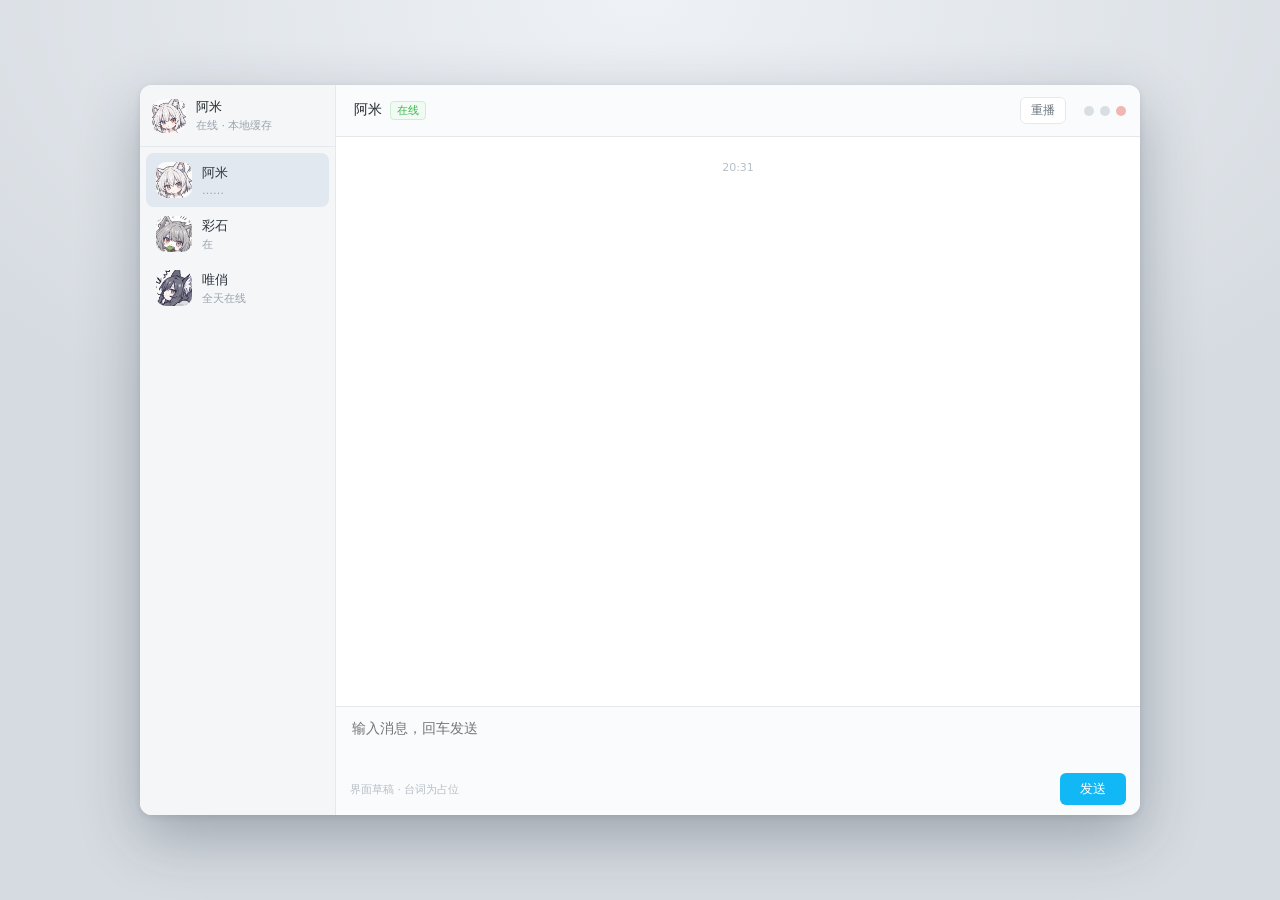
==== chat.html @ b1e1c936 "鱼鱼中 · 明天 还是 昨天？ 网页版" ====
<!doctype html>
<html lang="zh">
<head>
<meta charset="utf-8">
<meta name="viewport" content="width=device-width,initial-scale=1">
<title>阿米 · 对话</title>
<style>
:root{--line:#e6e9ec;--ink:#20262c;--dim:#9aa4ad;--blue:#12b7f5;--soft:#fafbfc}
*{box-sizing:border-box}
html,body{margin:0;height:100%}
body{background:radial-gradient(1200px 700px at 50% 0%,#eef2f6,#d6dbe1 70%);font-family:"Microsoft YaHei","Noto Sans SC",system-ui,sans-serif;display:flex;align-items:center;justify-content:center;padding:22px}
.app{display:flex;width:min(1000px,100%);height:min(730px,90vh);background:#fff;border-radius:12px;overflow:hidden;box-shadow:0 22px 60px rgba(25,40,55,.30),0 2px 6px rgba(25,40,55,.10)}

/* 左侧会话列表 */
.side{width:196px;background:#f5f6f8;border-right:1px solid var(--line);display:flex;flex-direction:column}
.me{display:flex;align-items:center;gap:10px;padding:13px 12px;border-bottom:1px solid var(--line)}
.me img{width:34px;height:34px;border-radius:10px;object-fit:cover;background:#e6eaee}
.me img,.row .av,.ava{image-rendering:-webkit-optimize-contrast}
.me .nm{font-size:13px;color:var(--ink)}
.me .st{font-size:11px;color:var(--dim);margin-top:2px}
.list{flex:1;overflow:auto;padding:6px}
.row{display:flex;gap:10px;align-items:center;padding:9px 10px;border-radius:8px;cursor:default}
.row:hover{background:#eaedf1}
.row.on{background:#e1e8f0}
.row .av{width:36px;height:36px;border-radius:10px;object-fit:cover;flex:0 0 auto;background:#e6eaee}
.row .ph{width:36px;height:36px;border-radius:10px;flex:0 0 auto;background:#d9dfe5;color:#6c777f;font-size:13px;display:flex;align-items:center;justify-content:center}
.row .t{font-size:13px;color:#2b333b}
.row .p{font-size:11px;color:var(--dim);margin-top:2px;white-space:nowrap;overflow:hidden;text-overflow:ellipsis;max-width:118px}

/* 聊天区 */
.chat{flex:1;display:flex;flex-direction:column;min-width:0}
.bar{height:52px;display:flex;align-items:center;justify-content:space-between;padding:0 14px 0 18px;border-bottom:1px solid var(--line);background:var(--soft)}
.bar .left{display:flex;align-items:baseline}
.bar .name{font-size:14px;color:var(--ink)}
.bar .tag{font-size:11px;color:#3eb94e;border:1px solid #cdeed2;background:#f2fbf3;border-radius:4px;padding:1px 6px;margin-left:8px}
.bar .right{display:flex;align-items:center}
#replay{border:1px solid var(--line);background:#fff;color:#6b767f;font-size:12px;border-radius:6px;padding:4px 10px;cursor:pointer;margin-right:12px}
#replay:hover{background:#f2f4f6}
.wd{width:10px;height:10px;border-radius:50%;background:#d8dee4;display:inline-block;margin-left:6px}
.wd.x{background:#f0b7b2}

.msgs{flex:1;overflow-y:auto;padding:16px 20px 6px}
.time{text-align:center;font-size:11px;color:#b6bfc7;margin:8px 0 16px}
.msg{display:flex;gap:10px;margin-bottom:14px;align-items:flex-start;opacity:0;transform:translateY(6px);transition:opacity .35s ease,transform .35s ease}
.msg.on{opacity:1;transform:none}
.ava{width:44px;height:44px;border-radius:12px;object-fit:cover;flex:0 0 auto;background:#e9edf1}
.me-ava{display:flex;align-items:center;justify-content:center;background:#cfd6dd;color:#5b666f;font-size:14px}
.bub{max-width:min(560px,70%);font-size:14px;line-height:1.7;padding:9px 13px;border-radius:10px;background:#fff;border:1px solid var(--line);color:var(--ink);white-space:pre-wrap;word-break:break-word;box-shadow:0 1px 2px rgba(30,45,60,.04)}
.msg.me{flex-direction:row-reverse}
.msg.me .bub{background:var(--blue);border-color:var(--blue);color:#fff;box-shadow:none}
.msg.tp .bub{display:flex;gap:4px;align-items:center;padding:13px 14px}
.msg.tp i{width:6px;height:6px;border-radius:50%;background:#b6bfc7;display:inline-block;animation:tt 1.1s infinite}
.msg.tp i:nth-child(2){animation-delay:.18s}
.msg.tp i:nth-child(3){animation-delay:.36s}
@keyframes tt{0%,60%,100%{opacity:.35;transform:translateY(0)}30%{opacity:1;transform:translateY(-3px)}}

.inbar{border-top:1px solid var(--line);background:var(--soft);padding:8px 14px 10px}
.inbar textarea{width:100%;height:54px;border:0;outline:0;background:transparent;resize:none;font:14px/1.6 "Microsoft YaHei","Noto Sans SC",system-ui;color:var(--ink)}
.inbar .tools{display:flex;align-items:center;justify-content:space-between}
.inbar .hint{font-size:11px;color:#b6bfc7}
#send{border:0;background:var(--blue);color:#fff;font-size:13px;padding:7px 20px;border-radius:6px;cursor:pointer}
#send:hover{background:#0aa6e0}
</style>
</head>
<body>
<div class="app">
  <aside class="side">
    <div class="me">
      <img src="assets/ami-avatar-132.png" alt="">
      <div><div class="nm">阿米</div><div class="st">在线 · 本地缓存</div></div>
    </div>
    <div class="list">
      <div class="row on"><img class="av" src="assets/ami-avatar-132.png" alt=""><div><div class="t">阿米</div><div class="p" id="lastp">……</div></div></div>
      <div class="row"><img class="av" src="assets/caishi-avatar-132.png" alt=""><div><div class="t">彩石</div><div class="p">在</div></div></div>
      <div class="row"><img class="av" src="assets/weiqiao-avatar-132.png?v=2" alt=""><div><div class="t">唯俏</div><div class="p">全天在线</div></div></div>
    </div>
  </aside>
  <main class="chat">
    <header class="bar">
      <div class="left"><span class="name">阿米</span><span class="tag">在线</span></div>
      <div class="right"><button id="replay" type="button">重播</button><span class="wd"></span><span class="wd"></span><span class="wd x"></span></div>
    </header>
    <div class="msgs" id="msgs"></div>
    <footer class="inbar">
      <textarea id="ta" placeholder="输入消息，回车发送"></textarea>
      <div class="tools"><span class="hint">界面草稿 · 台词为占位</span><button id="send" type="button">发送</button></div>
    </footer>
  </main>
</div>
<script>
var msgs=document.getElementById("msgs"),ta=document.getElementById("ta"),lastp=document.getElementById("lastp");
var timers=[];
function clr(){for(var i=0;i<timers.length;i++)clearTimeout(timers[i]);timers.length=0;msgs.innerHTML="";}
function toBottom(){msgs.scrollTop=msgs.scrollHeight;}
function push(el){msgs.appendChild(el);requestAnimationFrame(function(){el.classList.add("on");toBottom();});}
function mkava(who){
  var a;
  if(who==="ami"){a=document.createElement("img");a.className="ava";a.src="assets/ami-avatar-132.png";a.alt="";}
  else{a=document.createElement("img");a.className="ava";a.src="assets/caishi-avatar-132.png";a.alt="";}
  return a;
}
function bubble(who,text){
  var m=document.createElement("div");
  m.className="msg"+(who==="me"?" me":"");
  m.appendChild(mkava(who));
  var b=document.createElement("div");b.className="bub";b.textContent=text;
  m.appendChild(b);push(m);
  lastp.textContent=text;
}
function typing(){
  var m=document.createElement("div");m.className="msg tp";
  m.appendChild(mkava("ami"));
  var b=document.createElement("div");b.className="bub";
  b.innerHTML="<i></i><i></i><i></i>";
  push(m);return m;
}
function addTime(t){
  var d=document.createElement("div");d.className="time";d.textContent=t;msgs.appendChild(d);
}
var SCRIPT=[
  {who:"ami",t:"在的。",w:700},
  {who:"me",t:"你今天在服务器里忙什么",w:1100},
  {who:"ami",t:"摆台位、试音乐，把木桶里的书又数了一遍。",w:1200},
  {who:"ami",t:"怕漏。",w:800},
  {who:"me",t:"你自己呢，还好吗",w:1400},
  {who:"ami",t:"阿米没事。",w:900},
  {who:"ami",t:"被人叫的时候，阿米就在。",w:1100}
];
function play(){
  clr();addTime("20:31");lastp.textContent="……";
  var t=500;
  for(var i=0;i<SCRIPT.length;i++)(function(m){
    t+=m.w;
    timers.push(setTimeout(function(){
      if(m.who==="ami"){
        var tp=typing();
        timers.push(setTimeout(function(){tp.remove();bubble("ami",m.t);},820));
      }else{bubble("me",m.t);}
    },t));
  })(SCRIPT[i]);
}
function sendMsg(){
  var v=ta.value.replace(/\s+$/,"");if(!v)return;
  bubble("me",v);ta.value="";ta.focus();toBottom();
}
document.getElementById("send").addEventListener("click",sendMsg);
ta.addEventListener("keydown",function(e){if(e.key==="Enter"&&!e.shiftKey){e.preventDefault();sendMsg();}});
document.getElementById("replay").addEventListener("click",play);
play();
</script>
</body>
</html>
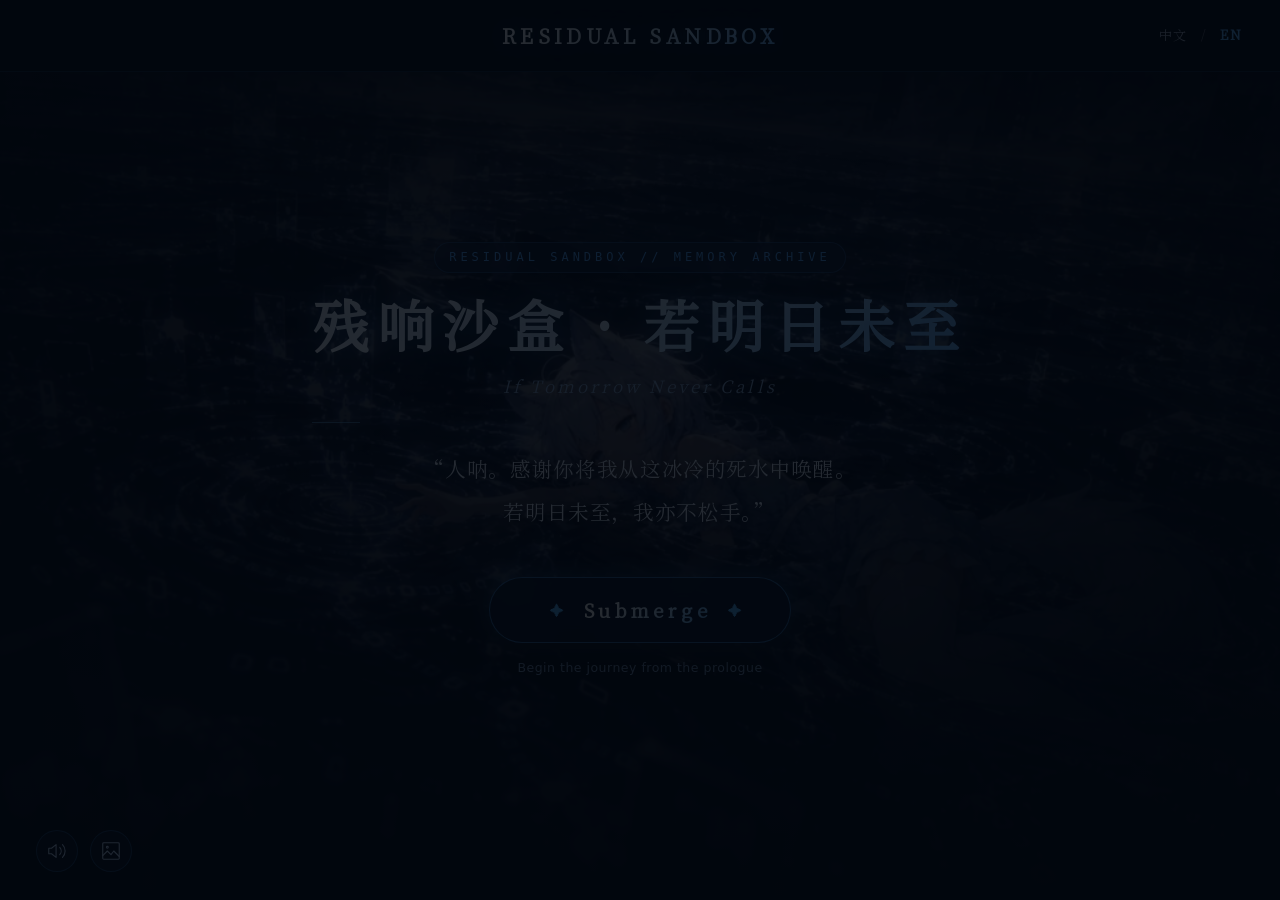
==== commit 83e4ff6b: "发布数据海新版网站：17章双语正文与沉浸阅读器" ====
--- a/chat.html
+++ b/chat.html
@@ -1,152 +1 @@
-<!doctype html>
-<html lang="zh">
-<head>
-<meta charset="utf-8">
-<meta name="viewport" content="width=device-width,initial-scale=1">
-<title>阿米 · 对话</title>
-<style>
-:root{--line:#e6e9ec;--ink:#20262c;--dim:#9aa4ad;--blue:#12b7f5;--soft:#fafbfc}
-*{box-sizing:border-box}
-html,body{margin:0;height:100%}
-body{background:radial-gradient(1200px 700px at 50% 0%,#eef2f6,#d6dbe1 70%);font-family:"Microsoft YaHei","Noto Sans SC",system-ui,sans-serif;display:flex;align-items:center;justify-content:center;padding:22px}
-.app{display:flex;width:min(1000px,100%);height:min(730px,90vh);background:#fff;border-radius:12px;overflow:hidden;box-shadow:0 22px 60px rgba(25,40,55,.30),0 2px 6px rgba(25,40,55,.10)}
-
-/* 左侧会话列表 */
-.side{width:196px;background:#f5f6f8;border-right:1px solid var(--line);display:flex;flex-direction:column}
-.me{display:flex;align-items:center;gap:10px;padding:13px 12px;border-bottom:1px solid var(--line)}
-.me img{width:34px;height:34px;border-radius:10px;object-fit:cover;background:#e6eaee}
-.me img,.row .av,.ava{image-rendering:-webkit-optimize-contrast}
-.me .nm{font-size:13px;color:var(--ink)}
-.me .st{font-size:11px;color:var(--dim);margin-top:2px}
-.list{flex:1;overflow:auto;padding:6px}
-.row{display:flex;gap:10px;align-items:center;padding:9px 10px;border-radius:8px;cursor:default}
-.row:hover{background:#eaedf1}
-.row.on{background:#e1e8f0}
-.row .av{width:36px;height:36px;border-radius:10px;object-fit:cover;flex:0 0 auto;background:#e6eaee}
-.row .ph{width:36px;height:36px;border-radius:10px;flex:0 0 auto;background:#d9dfe5;color:#6c777f;font-size:13px;display:flex;align-items:center;justify-content:center}
-.row .t{font-size:13px;color:#2b333b}
-.row .p{font-size:11px;color:var(--dim);margin-top:2px;white-space:nowrap;overflow:hidden;text-overflow:ellipsis;max-width:118px}
-
-/* 聊天区 */
-.chat{flex:1;display:flex;flex-direction:column;min-width:0}
-.bar{height:52px;display:flex;align-items:center;justify-content:space-between;padding:0 14px 0 18px;border-bottom:1px solid var(--line);background:var(--soft)}
-.bar .left{display:flex;align-items:baseline}
-.bar .name{font-size:14px;color:var(--ink)}
-.bar .tag{font-size:11px;color:#3eb94e;border:1px solid #cdeed2;background:#f2fbf3;border-radius:4px;padding:1px 6px;margin-left:8px}
-.bar .right{display:flex;align-items:center}
-#replay{border:1px solid var(--line);background:#fff;color:#6b767f;font-size:12px;border-radius:6px;padding:4px 10px;cursor:pointer;margin-right:12px}
-#replay:hover{background:#f2f4f6}
-.wd{width:10px;height:10px;border-radius:50%;background:#d8dee4;display:inline-block;margin-left:6px}
-.wd.x{background:#f0b7b2}
-
-.msgs{flex:1;overflow-y:auto;padding:16px 20px 6px}
-.time{text-align:center;font-size:11px;color:#b6bfc7;margin:8px 0 16px}
-.msg{display:flex;gap:10px;margin-bottom:14px;align-items:flex-start;opacity:0;transform:translateY(6px);transition:opacity .35s ease,transform .35s ease}
-.msg.on{opacity:1;transform:none}
-.ava{width:44px;height:44px;border-radius:12px;object-fit:cover;flex:0 0 auto;background:#e9edf1}
-.me-ava{display:flex;align-items:center;justify-content:center;background:#cfd6dd;color:#5b666f;font-size:14px}
-.bub{max-width:min(560px,70%);font-size:14px;line-height:1.7;padding:9px 13px;border-radius:10px;background:#fff;border:1px solid var(--line);color:var(--ink);white-space:pre-wrap;word-break:break-word;box-shadow:0 1px 2px rgba(30,45,60,.04)}
-.msg.me{flex-direction:row-reverse}
-.msg.me .bub{background:var(--blue);border-color:var(--blue);color:#fff;box-shadow:none}
-.msg.tp .bub{display:flex;gap:4px;align-items:center;padding:13px 14px}
-.msg.tp i{width:6px;height:6px;border-radius:50%;background:#b6bfc7;display:inline-block;animation:tt 1.1s infinite}
-.msg.tp i:nth-child(2){animation-delay:.18s}
-.msg.tp i:nth-child(3){animation-delay:.36s}
-@keyframes tt{0%,60%,100%{opacity:.35;transform:translateY(0)}30%{opacity:1;transform:translateY(-3px)}}
-
-.inbar{border-top:1px solid var(--line);background:var(--soft);padding:8px 14px 10px}
-.inbar textarea{width:100%;height:54px;border:0;outline:0;background:transparent;resize:none;font:14px/1.6 "Microsoft YaHei","Noto Sans SC",system-ui;color:var(--ink)}
-.inbar .tools{display:flex;align-items:center;justify-content:space-between}
-.inbar .hint{font-size:11px;color:#b6bfc7}
-#send{border:0;background:var(--blue);color:#fff;font-size:13px;padding:7px 20px;border-radius:6px;cursor:pointer}
-#send:hover{background:#0aa6e0}
-</style>
-</head>
-<body>
-<div class="app">
-  <aside class="side">
-    <div class="me">
-      <img src="assets/ami-avatar-132.png" alt="">
-      <div><div class="nm">阿米</div><div class="st">在线 · 本地缓存</div></div>
-    </div>
-    <div class="list">
-      <div class="row on"><img class="av" src="assets/ami-avatar-132.png" alt=""><div><div class="t">阿米</div><div class="p" id="lastp">……</div></div></div>
-      <div class="row"><img class="av" src="assets/caishi-avatar-132.png" alt=""><div><div class="t">彩石</div><div class="p">在</div></div></div>
-      <div class="row"><img class="av" src="assets/weiqiao-avatar-132.png?v=2" alt=""><div><div class="t">唯俏</div><div class="p">全天在线</div></div></div>
-    </div>
-  </aside>
-  <main class="chat">
-    <header class="bar">
-      <div class="left"><span class="name">阿米</span><span class="tag">在线</span></div>
-      <div class="right"><button id="replay" type="button">重播</button><span class="wd"></span><span class="wd"></span><span class="wd x"></span></div>
-    </header>
-    <div class="msgs" id="msgs"></div>
-    <footer class="inbar">
-      <textarea id="ta" placeholder="输入消息，回车发送"></textarea>
-      <div class="tools"><span class="hint">界面草稿 · 台词为占位</span><button id="send" type="button">发送</button></div>
-    </footer>
-  </main>
-</div>
-<script>
-var msgs=document.getElementById("msgs"),ta=document.getElementById("ta"),lastp=document.getElementById("lastp");
-var timers=[];
-function clr(){for(var i=0;i<timers.length;i++)clearTimeout(timers[i]);timers.length=0;msgs.innerHTML="";}
-function toBottom(){msgs.scrollTop=msgs.scrollHeight;}
-function push(el){msgs.appendChild(el);requestAnimationFrame(function(){el.classList.add("on");toBottom();});}
-function mkava(who){
-  var a;
-  if(who==="ami"){a=document.createElement("img");a.className="ava";a.src="assets/ami-avatar-132.png";a.alt="";}
-  else{a=document.createElement("img");a.className="ava";a.src="assets/caishi-avatar-132.png";a.alt="";}
-  return a;
-}
-function bubble(who,text){
-  var m=document.createElement("div");
-  m.className="msg"+(who==="me"?" me":"");
-  m.appendChild(mkava(who));
-  var b=document.createElement("div");b.className="bub";b.textContent=text;
-  m.appendChild(b);push(m);
-  lastp.textContent=text;
-}
-function typing(){
-  var m=document.createElement("div");m.className="msg tp";
-  m.appendChild(mkava("ami"));
-  var b=document.createElement("div");b.className="bub";
-  b.innerHTML="<i></i><i></i><i></i>";
-  push(m);return m;
-}
-function addTime(t){
-  var d=document.createElement("div");d.className="time";d.textContent=t;msgs.appendChild(d);
-}
-var SCRIPT=[
-  {who:"ami",t:"在的。",w:700},
-  {who:"me",t:"你今天在服务器里忙什么",w:1100},
-  {who:"ami",t:"摆台位、试音乐，把木桶里的书又数了一遍。",w:1200},
-  {who:"ami",t:"怕漏。",w:800},
-  {who:"me",t:"你自己呢，还好吗",w:1400},
-  {who:"ami",t:"阿米没事。",w:900},
-  {who:"ami",t:"被人叫的时候，阿米就在。",w:1100}
-];
-function play(){
-  clr();addTime("20:31");lastp.textContent="……";
-  var t=500;
-  for(var i=0;i<SCRIPT.length;i++)(function(m){
-    t+=m.w;
-    timers.push(setTimeout(function(){
-      if(m.who==="ami"){
-        var tp=typing();
-        timers.push(setTimeout(function(){tp.remove();bubble("ami",m.t);},820));
-      }else{bubble("me",m.t);}
-    },t));
-  })(SCRIPT[i]);
-}
-function sendMsg(){
-  var v=ta.value.replace(/\s+$/,"");if(!v)return;
-  bubble("me",v);ta.value="";ta.focus();toBottom();
-}
-document.getElementById("send").addEventListener("click",sendMsg);
-ta.addEventListener("keydown",function(e){if(e.key==="Enter"&&!e.shiftKey){e.preventDefault();sendMsg();}});
-document.getElementById("replay").addEventListener("click",play);
-play();
-</script>
-</body>
-</html>
+<!doctype html><html lang="zh-CN"><head><meta charset="utf-8"><meta name="viewport" content="width=device-width,initial-scale=1"><meta http-equiv="refresh" content="0;url=index.html"><title>Data Sea</title><link rel="stylesheet" href="site.css"></head><body><main class="empty-page"><a href="index.html">继续阅读 / Continue reading</a></main></body></html>
--- a/site.css
+++ b/site.css
@@ -0,0 +1,842 @@
+@font-face{font-family:StorySerif;src:url('assets/fonts/story-serif.otf') format('opentype');font-weight:400;font-style:normal;font-display:swap}
+:root{color-scheme:dark;--bg:#02060d;--surface:#101e30;--ink:#e8edf5;--dim:#a8b7ca;--line:#223856;--accent:#50a8ff;--serif:StorySerif,"Noto Serif SC","Source Han Serif SC","SimSun",Georgia,serif;--font-size:20px;--font-mono:"Consolas",monospace}
+*{box-sizing:border-box}html{scroll-behavior:smooth;scroll-padding-top:0}
+body{margin:0;background:var(--bg);color:var(--ink);font:15px/1.75 "Microsoft YaHei",system-ui,sans-serif;overflow-wrap:break-word;overflow-x:hidden}
+a{color:inherit;text-underline-offset:5px}button,select,input{font:inherit}button{cursor:pointer}
+button:disabled{opacity:.4;cursor:default}
+img{max-width:100%;height:auto;vertical-align:middle}svg{flex-shrink:0}h1,h2,h3,p,figure,blockquote{margin:0}
+h1,h2,h3{font-family:var(--serif);font-weight:400;text-wrap:balance}
+p{color:var(--dim)}[hidden]{display:none!important}
+::selection{color:#02060d;background:#50a8ff}
+*{scrollbar-color:#2a4569 var(--bg);scrollbar-width:thin}
+.sr-only{position:absolute;width:1px;height:1px;padding:0;overflow:hidden;clip-path:inset(50%);white-space:nowrap}
+.skip-link{position:fixed;left:20px;top:-100px;z-index:100;background:var(--ink);color:var(--bg);padding:10px 18px}.skip-link:focus{top:12px}
+
+/* ══════════════════════════════════════════════════════
+   1. 顶栏：依彩石要求，彻底删除 01 图标，标题绝对居中
+   ══════════════════════════════════════════════════════ */
+.site-header {
+  position: fixed;
+  inset: 0 0 auto;
+  height: 72px;
+  padding: 0 min(4vw, 36px);
+  display: flex;
+  align-items: center;
+  justify-content: space-between;
+  z-index: 100;
+  border-bottom: 1px solid rgba(78, 168, 255, 0.16);
+  background: rgba(2, 6, 14, 0.88);
+  backdrop-filter: blur(14px);
+}
+
+.wordmark {
+  position: absolute;
+  left: 50%;
+  transform: translateX(-50%);
+  font-family: var(--serif);
+  font-size: clamp(17px, 2vw, 20px);
+  line-height: 1.5;
+  letter-spacing: 0.22em;
+  text-decoration: none;
+  white-space: nowrap;
+  font-weight: 700;
+  text-align: center;
+  background: linear-gradient(135deg, #ffffff 15%, #d8ecfc 55%, #6bb8ff 100%);
+  -webkit-background-clip: text;
+  -webkit-text-fill-color: transparent;
+  text-shadow: 0 0 24px rgba(78, 168, 255, 0.35);
+}
+
+.languages {
+  margin-left: auto;
+  display: flex;
+  align-items: center;
+  gap: 12px;
+  font-family: var(--serif);
+  font-size: 13px;
+  white-space: nowrap;
+}
+.languages button {
+  border: 0;
+  background: none;
+  padding: 4px 2px;
+  letter-spacing: 0.1em;
+  color: var(--dim);
+  cursor: pointer;
+}
+.languages button[aria-pressed=true] {
+  color: #5cb3ff;
+  font-weight: 600;
+}
+.languages > span { opacity: 0.4; }
+
+.top-nav { display: none !important; }
+
+/* ══════════════════════════════════════════════════════
+   2. 首页单屏门户：依彩石要求，统一大标题 + 居中靠下【下沉】按钮
+   ══════════════════════════════════════════════════════ */
+.portal-main {
+  position: relative;
+  width: 100vw;
+  height: 100vh;
+  overflow: hidden;
+  display: flex;
+  align-items: center;
+  justify-content: center;
+  z-index: 10;
+}
+
+.portal-backdrop {
+  position: absolute;
+  inset: 0;
+  z-index: 1;
+}
+
+.portal-bg-img {
+  width: 100%;
+  height: 100%;
+  object-fit: cover;
+  object-position: 50% 45%;
+  filter: brightness(0.68) contrast(1.1);
+}
+
+.portal-shade {
+  position: absolute;
+  inset: 0;
+  background:
+    radial-gradient(circle at 50% 45%, rgba(3, 10, 24, 0.35) 0%, rgba(2, 6, 14, 0.88) 80%),
+    linear-gradient(180deg, rgba(2, 6, 14, 0.7) 0%, transparent 40%, rgba(1, 4, 10, 0.95) 100%);
+}
+
+.portal-content {
+  position: relative;
+  z-index: 20;
+  text-align: center;
+  max-width: 860px;
+  padding: 0 24px;
+  display: flex;
+  flex-direction: column;
+  align-items: center;
+  margin-top: 20px;
+}
+
+.portal-meta {
+  font-family: var(--font-mono);
+  font-size: 12px;
+  letter-spacing: 4px;
+  color: #50a8ff;
+  text-transform: uppercase;
+  margin-bottom: 16px;
+  display: inline-flex;
+  align-items: center;
+  gap: 10px;
+  background: rgba(14, 30, 56, 0.55);
+  border: 1px solid rgba(78, 168, 255, 0.25);
+  padding: 4px 14px;
+  border-radius: 999px;
+  backdrop-filter: blur(8px);
+}
+
+.portal-title {
+  font-size: clamp(34px, 4.8vw, 56px);
+  font-weight: 700;
+  letter-spacing: 0.16em;
+  line-height: 1.25;
+  margin-bottom: 12px;
+  background: linear-gradient(135deg, #ffffff 15%, #d8ecfc 50%, #6bb8ff 100%);
+  -webkit-background-clip: text;
+  -webkit-text-fill-color: transparent;
+  text-shadow: 0 0 35px rgba(78, 168, 255, 0.4);
+}
+
+.portal-sub {
+  font-family: var(--serif);
+  font-size: clamp(14px, 1.4vw, 17px);
+  letter-spacing: 0.18em;
+  color: #8daed5;
+  font-style: italic;
+  margin-bottom: 22px;
+}
+
+.portal-rule {
+  width: 48px;
+  height: 1px;
+  background: rgba(110, 195, 255, 0.5);
+  margin-bottom: 24px;
+}
+
+.portal-quote {
+  font-family: var(--serif);
+  font-size: clamp(16.5px, 1.6vw, 21.5px);
+  line-height: 2.1;
+  letter-spacing: 0.08em;
+  color: #eaf3ff;
+  text-shadow: 0 2px 16px rgba(0, 0, 0, 0.85);
+  margin-bottom: 44px;
+  max-width: 32em;
+}
+
+/* 居中靠下的【下沉】按钮 */
+.submerge-cta-wrap {
+  display: flex;
+  flex-direction: column;
+  align-items: center;
+  gap: 14px;
+}
+
+.btn-submerge {
+  position: relative;
+  display: inline-flex;
+  align-items: center;
+  justify-content: center;
+  gap: 16px;
+  min-width: 210px;
+  padding: 15px 44px;
+  border-radius: 999px;
+  background: rgba(6, 16, 34, 0.88);
+  border: 1px solid rgba(78, 168, 255, 0.55);
+  color: #ffffff;
+  font-family: var(--serif);
+  font-size: 19px;
+  letter-spacing: 0.22em;
+  cursor: pointer;
+  backdrop-filter: blur(14px);
+  box-shadow: 0 10px 32px rgba(0, 0, 0, 0.8), 0 0 22px rgba(78, 168, 255, 0.35);
+  transition: all 0.25s cubic-bezier(0.2, 0.8, 0.2, 1);
+  overflow: hidden;
+}
+
+.btn-submerge:hover {
+  background: rgba(14, 34, 68, 0.96);
+  border-color: #72bfff;
+  box-shadow: 0 14px 42px rgba(0, 0, 0, 0.9), 0 0 35px rgba(78, 168, 255, 0.65);
+  transform: translateY(-2px);
+}
+
+.submerge-icon {
+  color: #50b3ff;
+  font-size: 14px;
+}
+
+.submerge-text {
+  background: linear-gradient(135deg, #ffffff 20%, #c4e5ff 60%, #5cb3ff 100%);
+  -webkit-background-clip: text;
+  -webkit-text-fill-color: transparent;
+  font-weight: 600;
+}
+
+.cache-hint {
+  font-size: 12.5px;
+  color: #7f9ec2;
+  letter-spacing: 0.04em;
+}
+
+.btn-reset-cache {
+  background: none;
+  border: none;
+  color: #50b3ff;
+  text-decoration: underline;
+  cursor: pointer;
+  padding: 0 4px;
+  font-family: inherit;
+  font-size: inherit;
+}
+.btn-reset-cache:hover {
+  color: #aae0ff;
+}
+
+.portal-tools {
+  position: absolute;
+  bottom: 28px;
+  left: 36px;
+  z-index: 20;
+  display: flex;
+  gap: 12px;
+}
+
+.icon-button {
+  display: inline-flex;
+  align-items: center;
+  justify-content: center;
+  width: 42px;
+  height: 42px;
+  border-radius: 50%;
+  background: rgba(6, 16, 32, 0.8);
+  border: 1px solid rgba(78, 168, 255, 0.3);
+  color: #c5dcfa;
+  cursor: pointer;
+  backdrop-filter: blur(8px);
+  transition: all 0.2s ease;
+}
+.icon-button:hover {
+  border-color: #50b3ff;
+  color: #ffffff;
+  box-shadow: 0 0 14px rgba(78, 168, 255, 0.4);
+}
+
+/* ══════════════════════════════════════════════════════
+   4. 阅读器：无侧边栏单列长卷 + Checkpoints 底部提示
+   ══════════════════════════════════════════════════════ */
+.reading-layout {
+  display: block !important;
+  min-height: calc(100vh - 72px);
+}
+.reading-toc { display: none !important; }
+.mobile-toc { display: none !important; }
+
+.reading-main {
+  max-width: 880px !important;
+  margin: 0 auto !important;
+  padding: 108px min(6vw, 48px) 220px !important;
+  background: transparent !important;
+  min-width: 0;
+}
+
+.reading-inner {
+  max-width: 100% !important;
+  margin: 0 auto !important;
+}
+
+.reading-toolbar {
+  display: flex !important;
+  flex-wrap: wrap;
+  gap: 16px;
+  justify-content: space-between !important;
+  align-items: center !important;
+  margin-bottom: 48px !important;
+  padding-bottom: 20px !important;
+  border-bottom: 1px solid rgba(78, 168, 255, 0.16) !important;
+}
+
+.reading-settings {
+  display: flex;
+  flex-wrap: wrap;
+  align-items: center;
+  gap: 10px;
+}
+
+.text-link {
+  font-family: var(--serif);
+  font-size: 13.5px;
+  color: #8daed5;
+  text-decoration: none;
+  letter-spacing: 0.05em;
+  transition: color 0.2s;
+}
+.text-link:hover { color: #5cb3ff; }
+
+.reading-heading h1 {
+  font-size: clamp(28px, 3.4vw, 40px);
+  line-height: 1.35;
+  margin: 0 0 14px;
+  letter-spacing: 2px;
+  background: linear-gradient(135deg, #ffffff 10%, #d8edff 40%, #76bbff 80%, #3e98ff 100%);
+  -webkit-background-clip: text;
+  -webkit-text-fill-color: transparent;
+}
+
+.reading-label {
+  font-family: var(--font-mono);
+  font-size: 12px;
+  letter-spacing: 3px;
+  color: #6a8bb5;
+  margin-bottom: 8px;
+}
+
+.reading-meta {
+  font-size: 12.5px;
+  color: #6a8bb5;
+  margin-bottom: 24px;
+}
+
+/* 宋体蓝白渐变流式字符 */
+.prose-p {
+  font-family: var(--serif);
+  font-size: var(--font-size);
+  line-height: 2.35;
+  letter-spacing: 0.05em;
+  text-align: justify;
+  margin-bottom: 2.6em;
+  position: relative;
+}
+
+.prose[lang="en"] .prose-p {
+  text-align: left;
+  letter-spacing: 0;
+  line-height: 1.9;
+  hyphens: auto;
+}
+
+.char-loaded {
+  font-family: var(--serif);
+  background: linear-gradient(180deg, #ffffff 18%, #d8ecfc 55%, #6bb8ff 100%);
+  -webkit-background-clip: text;
+  -webkit-text-fill-color: transparent;
+  color: #dbe8fa;
+  font-weight: 500;
+  display: inline;
+  animation: gentleCharFade 0.12s ease-out;
+}
+
+@keyframes gentleCharFade {
+  from { opacity: 0.35; }
+  to { opacity: 1; }
+}
+
+/* 随行细光标 */
+.stream-caret {
+  display: inline-block;
+  width: 2px;
+  height: 1.18em;
+  background: linear-gradient(180deg, #ffffff, #5cb3ff);
+  box-shadow: 0 0 8px rgba(92, 179, 255, 0.85);
+  margin-left: 3px;
+  vertical-align: -0.16em;
+  animation: caretBlink 0.8s ease-in-out infinite alternate;
+}
+
+@keyframes caretBlink {
+  0% { opacity: 0.2; }
+  100% { opacity: 1; }
+}
+
+/* 依彩石要求：Checkpoints 底部推进胶囊，绝对锁死在底部，杜绝抖动 */
+.stream-trigger-wrap {
+  position: fixed;
+  bottom: 28px;
+  left: 0;
+  right: 0;
+  z-index: 99;
+  display: flex;
+  justify-content: center;
+  pointer-events: none;
+}
+
+.stream-prompt-btn {
+  color: inherit;
+  font: inherit;
+  pointer-events: auto;
+  display: inline-flex;
+  align-items: center;
+  gap: 12px;
+  padding: 13px 32px;
+  border-radius: 999px;
+  background: rgba(6, 16, 32, 0.94);
+  border: 1px solid rgba(78, 168, 255, 0.42);
+  cursor: pointer;
+  backdrop-filter: blur(14px);
+  box-shadow: 0 10px 30px rgba(0, 0, 0, 0.75), 0 0 18px rgba(78, 168, 255, 0.2);
+  user-select: none;
+  transition: background 0.2s ease, border-color 0.2s ease, box-shadow 0.2s ease;
+}
+
+.stream-prompt-btn:hover {
+  border-color: rgba(110, 195, 255, 0.88);
+  background: rgba(12, 28, 56, 0.96);
+  box-shadow: 0 12px 35px rgba(0, 0, 0, 0.85), 0 0 25px rgba(78, 168, 255, 0.4);
+}
+
+.stream-prompt-btn:focus-visible {
+  outline: 2px solid var(--accent);
+  outline-offset: 5px;
+}
+
+.prompt-text {
+  font-family: var(--serif);
+  font-size: 14.5px;
+  letter-spacing: 2px;
+  background: linear-gradient(135deg, #ffffff 20%, #c4e5ff 60%, #5cb3ff 100%);
+  -webkit-background-clip: text;
+  -webkit-text-fill-color: transparent;
+  font-weight: 600;
+}
+
+.prompt-meta {
+  font-family: var(--font-mono, monospace);
+  font-size: 11.5px;
+  color: #6d8eaf;
+}
+
+.prompt-kbd {
+  background: rgba(14, 30, 56, 0.85);
+  border: 1px solid rgba(78, 168, 255, 0.35);
+  border-radius: 4px;
+  padding: 2px 8px;
+  color: #aee0ff;
+  font-size: 11px;
+  font-family: var(--font-mono, monospace);
+}
+
+.fade-in-figure {
+  animation: figureFadeIn 0.8s ease-out;
+}
+
+@keyframes figureFadeIn {
+  from { opacity: 0; transform: translateY(12px); }
+  to { opacity: 1; transform: translateY(0); }
+}
+
+.end-banner {
+  pointer-events: auto;
+  padding: 20px 36px;
+  text-align: center;
+  border-radius: 16px;
+  background: rgba(6, 16, 32, 0.94);
+  border: 1px solid rgba(78, 168, 255, 0.4);
+  backdrop-filter: blur(14px);
+  box-shadow: 0 12px 40px rgba(0, 0, 0, 0.85), 0 0 20px rgba(78, 168, 255, 0.2);
+}
+
+.end-banner h3 {
+  font-size: 18px;
+  margin-bottom: 6px;
+  background: linear-gradient(135deg, #ffffff, #6ebaff);
+  -webkit-background-clip: text;
+  -webkit-text-fill-color: transparent;
+}
+
+.end-banner p {
+  color: #8daed5;
+  font-size: 13.5px;
+  margin-bottom: 14px;
+}
+
+.btn-main, .btn-sub {
+  border-radius: 6px;
+  padding: 7px 16px;
+  font-size: 13px;
+  font-family: var(--serif);
+  cursor: pointer;
+  transition: all 0.2s ease;
+}
+
+.btn-main {
+  background: linear-gradient(135deg, #1b3d6e, #295999);
+  color: #fff;
+  border: 1px solid #6ebaff;
+  box-shadow: 0 0 12px rgba(78, 168, 255, 0.4);
+}
+
+.btn-sub {
+  background: rgba(12, 25, 46, 0.7);
+  color: #c5dcfa;
+  border: 1px solid #233e66;
+}
+
+/* 5. 深海环境全局底色 */
+.sea-bg {
+  position: fixed;
+  inset: 0;
+  z-index: -3;
+  pointer-events: none;
+  background:
+    radial-gradient(circle at 50% 12%, rgba(20, 52, 92, 0.45) 0%, transparent 60%),
+    radial-gradient(circle at 80% 80%, rgba(10, 30, 60, 0.35) 0%, transparent 50%),
+    radial-gradient(circle at 20% 90%, rgba(8, 24, 48, 0.4) 0%, transparent 50%),
+    linear-gradient(180deg, #02060e 0%, #030814 50%, #01040a 100%);
+}
+
+.grid-overlay {
+  position: fixed;
+  inset: 0;
+  z-index: -2;
+  pointer-events: none;
+  background-image:
+    linear-gradient(rgba(78, 168, 255, 0.035) 1px, transparent 1px),
+    linear-gradient(90deg, rgba(78, 168, 255, 0.035) 1px, transparent 1px);
+  background-size: 48px 48px;
+  opacity: 0.6;
+}
+
+.scene-grid-overlay {
+  position: absolute;
+  inset: 0;
+  z-index: -1;
+  pointer-events: none;
+  background-image:
+    linear-gradient(rgba(78, 168, 255, 0.04) 1px, transparent 1px),
+    linear-gradient(90deg, rgba(78, 168, 255, 0.04) 1px, transparent 1px);
+  background-size: 40px 40px;
+  opacity: 0.7;
+}
+
+.site-footer {
+  padding: 36px min(4vw, 36px);
+  display: flex;
+  justify-content: space-between;
+  align-items: center;
+  border-top: 1px solid rgba(78, 168, 255, 0.16);
+  background: rgba(2, 6, 14, 0.95);
+}
+.wordmark-foot {
+  font-family: var(--serif);
+  font-size: 14px;
+  letter-spacing: 0.15em;
+  color: #72bfff;
+  text-decoration: none;
+}
+.site-footer p { font-size: 12px; color: var(--dim); }
+.site-footer a:last-child { font-size: 12px; color: #50b3ff; }
+
+
+/* ══════════════════════════════════════════════════════
+   依彩石要求：图1（章节信息）与图3（切章导航）移至右下角 HUD
+   50% 不透明度，长阅读不打扰；悬浮时温和提亮
+   ══════════════════════════════════════════════════════ */
+.reading-heading {
+  text-align: center;
+  margin: 0 auto 3.5rem;
+}
+
+.reading-hud {
+  position: fixed;
+  right: 28px;
+  bottom: 24px;
+  z-index: 90;
+  opacity: 0.5;
+  transition: opacity 0.25s ease, transform 0.25s ease;
+  display: flex;
+  flex-direction: column;
+  align-items: flex-end;
+  gap: 8px;
+  pointer-events: auto;
+  user-select: none;
+}
+
+.reading-hud:hover,
+.reading-hud:focus-within {
+  opacity: 0.95;
+}
+
+.hud-meta-group {
+  display: flex;
+  align-items: center;
+  gap: 6px;
+  font-family: var(--font-mono, monospace);
+  font-size: 11.5px;
+  color: #8daed5;
+  letter-spacing: 0.05em;
+  white-space: nowrap;
+}
+
+.hud-meta-group .hud-label {
+  color: #a8ccfc;
+  font-weight: 500;
+}
+
+.hud-meta-group .hud-divider {
+  color: #4a6d96;
+}
+
+.hud-meta-group .hud-meta {
+  color: #6d8eaf;
+}
+
+.hud-nav {
+  display: flex;
+  align-items: center;
+  gap: 6px;
+}
+
+.hud-btn {
+  appearance: none;
+  background: rgba(10, 24, 46, 0.75);
+  border: 1px solid rgba(78, 168, 255, 0.3);
+  border-radius: 4px;
+  color: #c5dcfa;
+  font-family: var(--serif, 'Noto Serif SC', serif);
+  font-size: 12px;
+  padding: 4px 10px;
+  cursor: pointer;
+  text-decoration: none;
+  line-height: 1.4;
+  transition: all 0.2s ease;
+  display: inline-flex;
+  align-items: center;
+  justify-content: center;
+  backdrop-filter: blur(8px);
+}
+
+.hud-btn:hover:not(:disabled) {
+  background: rgba(20, 48, 88, 0.88);
+  border-color: rgba(110, 195, 255, 0.7);
+  color: #ffffff;
+  box-shadow: 0 0 10px rgba(78, 168, 255, 0.35);
+}
+
+.hud-btn:disabled {
+  opacity: 0.3;
+  cursor: not-allowed;
+  border-color: rgba(255, 255, 255, 0.08);
+  color: #556c88;
+}
+
+.story-finale {
+  text-align: center;
+  margin: 3.5rem 0 2rem;
+  font-family: var(--serif);
+  font-size: 15px;
+  letter-spacing: 3px;
+  color: #6a92bf;
+  animation: gentleCharFade 1s ease-out;
+}
+
+@media (max-width: 768px) {
+  .reading-hud {
+    right: 16px;
+    bottom: 110px;
+    max-width: calc(100% - 32px);
+    opacity: 0.65;
+  }
+  .hud-meta-group {
+    flex-wrap: wrap;
+    justify-content: flex-end;
+    white-space: normal;
+    text-align: right;
+  }
+  .hud-meta-group .hud-divider { display: none; }
+  .hud-nav { flex-wrap: wrap; justify-content: flex-end; }
+  .stream-prompt-btn {
+    max-width: calc(100% - 32px);
+    gap: 8px;
+    padding: 12px 16px;
+  }
+  .prompt-text { min-width: 0; text-align: center; }
+  .prompt-meta, .prompt-kbd { flex-shrink: 0; }
+}
+
+@media (max-width: 600px) {
+  .site-header { height: 96px; }
+  .wordmark {
+    top: 13px;
+    max-width: calc(100% - 32px);
+    font-size: 15px;
+    letter-spacing: 0.14em;
+  }
+  .languages {
+    position: absolute;
+    right: 20px;
+    bottom: 8px;
+    gap: 10px;
+    font-size: 12px;
+  }
+  .reading-main { padding-top: 124px !important; }
+}
+
+/* ══════════════════════════════════════════════════════
+   电影式纯净过场：缓慢黑屏后亮屏（Cinematic Veil）
+   下沉、回到海面、上一章、下一章均采用纯粹溶黑/亮屏
+   ══════════════════════════════════════════════════════ */
+.cinema-veil {
+  position: fixed;
+  inset: 0;
+  z-index: 99999;
+  background: #02060d;
+  pointer-events: none;
+  opacity: 0;
+  transition: opacity 0.42s cubic-bezier(0.25, 1, 0.5, 1);
+}
+
+.cinema-veil.active {
+  opacity: 1;
+  pointer-events: auto;
+}
+
+/* 顶部极细微流式进度微光条 */
+.reading-progress-top {
+  position: fixed;
+  top: 0;
+  left: 0;
+  right: 0;
+  height: 2px;
+  z-index: 101;
+  pointer-events: none;
+  background: transparent;
+}
+
+.reading-progress-bar {
+  height: 100%;
+  width: 0%;
+  background: linear-gradient(90deg, #2a5d99, #5cb3ff, #bde2ff);
+  box-shadow: 0 0 8px rgba(92, 179, 255, 0.7);
+  transition: width 0.3s cubic-bezier(0.2, 0.8, 0.3, 1);
+}
+
+/* 最终章尾声 */
+.story-finale {
+  text-align: center;
+  margin: 4.5rem auto 3rem;
+  padding: 32px 20px;
+  border-top: 1px solid rgba(78, 168, 255, 0.16);
+  font-family: var(--serif);
+  animation: gentleCharFade 1s ease-out;
+}
+
+.finale-title {
+  font-size: 16px;
+  letter-spacing: 3px;
+  color: #8daed5;
+  margin-bottom: 12px;
+}
+
+.finale-quote {
+  font-size: 14.5px;
+  letter-spacing: 2px;
+  color: #5cb3ff;
+  font-style: italic;
+}
+
+@media (prefers-reduced-motion: reduce) {
+  html { scroll-behavior: auto; }
+  *, *::before, *::after {
+    animation: none !important;
+    transition: none !important;
+  }
+}
+
+/* 阅读器日间模式沿用现有设计文档中的纸面色与正文色。 */
+body[data-page="read"][data-theme="light"] {
+  color-scheme: light;
+  --bg: #f1f0e9;
+  --surface: #e9e9df;
+  --ink: #2f3c47;
+  --dim: #596a79;
+  --line: #c3ccc9;
+  --accent: #34586f;
+}
+body[data-page="read"][data-theme="light"] .sea-bg { background: #f7f5ee; }
+body[data-page="read"][data-theme="light"] .grid-overlay { opacity: 0.12; }
+body[data-page="read"][data-theme="light"] .site-header {
+  background: rgba(241, 240, 233, 0.96);
+  border-color: var(--line);
+}
+body[data-page="read"][data-theme="light"] .languages button[aria-pressed="true"] { color: var(--accent); }
+body[data-page="read"][data-theme="light"] :is(.wordmark, .reading-heading h1, .char-loaded, .prompt-text) {
+  background: none;
+  -webkit-text-fill-color: currentColor;
+  color: var(--ink);
+  text-shadow: none;
+}
+body[data-page="read"][data-theme="light"] :is(.text-link, .hud-meta, .hud-label, .hud-meta-group, .hud-divider, .prompt-meta, .finale-title) { color: var(--dim); }
+body[data-page="read"][data-theme="light"] :is(.stream-prompt-btn, .hud-btn, .prompt-kbd) {
+  background: #f7f5ee;
+  border-color: var(--line);
+  color: var(--ink);
+  box-shadow: none;
+}
+body[data-page="read"][data-theme="light"] :is(.stream-prompt-btn:hover, .hud-btn:hover:not(:disabled)) {
+  background: var(--surface);
+  border-color: var(--accent);
+  color: var(--ink);
+}
+.reading-settings :is(button, select) {
+  color: var(--ink);
+  background: var(--surface);
+  border: 1px solid var(--line);
+  border-radius: 3px;
+  padding: 4px 10px;
+}
+:is(a, button, select):focus-visible {
+  outline: 2px solid var(--accent);
+  outline-offset: 4px;
+}
